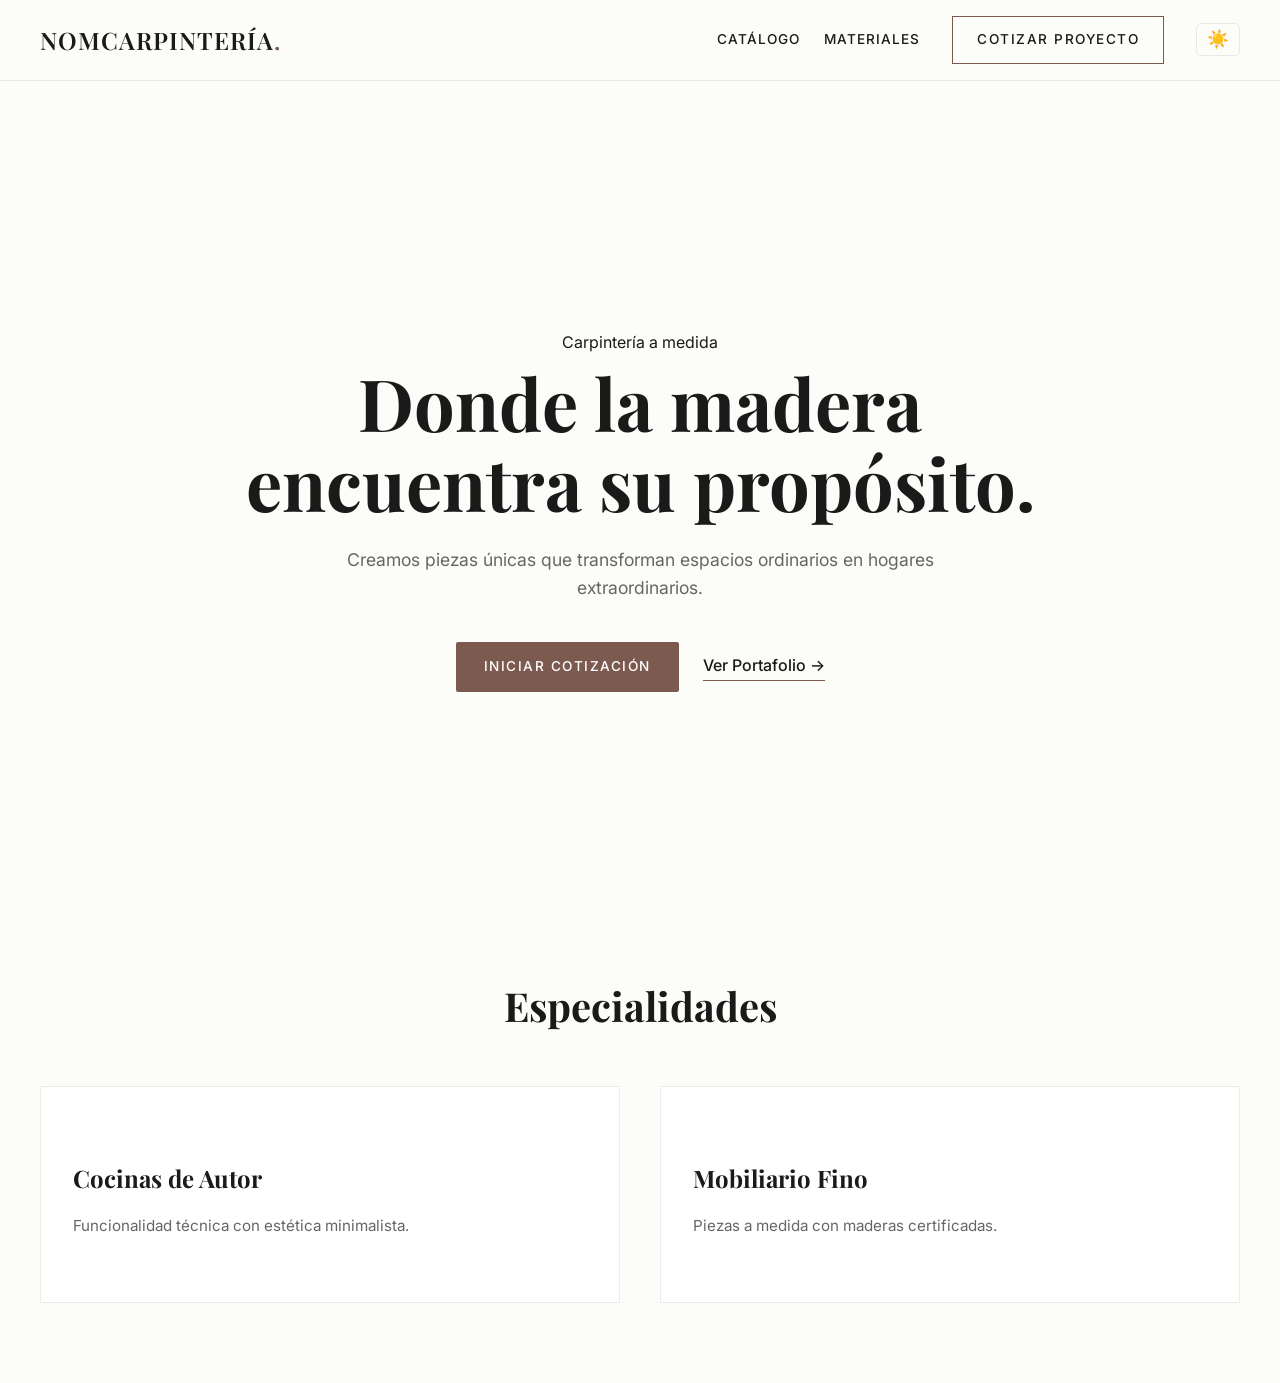
==== index.html @ 67498369 "Add files via upload" ====
<!DOCTYPE html>
<html lang="es" data-theme="light">
<head>
    <meta charset="UTF-8">
    <meta name="viewport" content="width=device-width, initial-scale=1.0">
    <title>NomCarpintería | Carpintería</title>
    
    <link href="https://fonts.googleapis.com/css2?family=Inter:wght@300;400;500&family=Playfair+Display:wght@400;600&display=swap" rel="stylesheet">

    <link rel="stylesheet" href="css/variables.css">
    <link rel="stylesheet" href="css/main.css">
    <link rel="stylesheet" href="css/components.css">
</head>
<body>

    <nav id="main-nav">
        <div class="container nav-content">
            <a href="index.html" class="logo">NOMCARPINTERÍA<span>.</span></a>
            
            <div class="menu-right">
                <div class="menu-links">
                    <a href="catalogo.html">Catálogo</a>
                    <a href="materiales.html">Materiales</a>
                </div>
                <a href="cotizador.html" class="btn-outline">Cotizar Proyecto</a>
                <button id="theme-toggle"><span>☀️</span></button>
            </div>
        </div>
    </nav>

    <main>
        <section class="hero">
            <div class="hero-text fade-in">
                <span class="subtitle">Carpintería a medida</span>
                <h1>Donde la madera encuentra su propósito.</h1>
                <p>Creamos piezas únicas que transforman espacios ordinarios en hogares extraordinarios.</p>
                <div class="hero-btns">
                    <a href="cotizador.html" class="btn-fill">Iniciar Cotización</a>
                    <a href="catalogo.html" class="btn-text">Ver Portafolio →</a>
                </div>
            </div>
        </section>

        <section class="featured container">
            <h2 class="section-title">Especialidades</h2>
            <div class="services-grid">
                <div class="feature-card">
                    <h3>Cocinas de Autor</h3>
                    <p>Funcionalidad técnica con estética minimalista.</p>
                </div>
                <div class="feature-card">
                    <h3>Mobiliario Fino</h3>
                    <p>Piezas a medida con maderas certificadas.</p>
                </div>
            </div>
        </section>
    </main>

    <script src="js/ui.js"></script>
</body>
</html>
---- css/variables.css ----
:root {
    --bg-color: #fcfcf9;
    --bg-secondary: #ffffff;
    --text-main: #1a1a1a;
    --text-muted: #666666;
    --accent: #7d5a50;
    --border: rgba(0,0,0,0.08);
    --font-serif: 'Playfair Display', serif;
    --font-sans: 'Inter', sans-serif;
    --transition: all 0.3s ease;
}

[data-theme="dark"] {
    --bg-color: #121212;
    --bg-secondary: #1e1e1e;
    --text-main: #e0e0e0;
    --text-muted: #a0a0a0;
    --border: rgba(255,255,255,0.1);
}
---- css/main.css ----
/* --- Estilos Base --- */
body {
    margin: 0;
    padding: 0;
    background-color: var(--bg-color);
    color: var(--text-main);
    font-family: var(--font-sans);
    line-height: 1.6;
    overflow-x: hidden;
}

.container {
    max-width: 1200px;
    margin: 0 auto;
    padding: 0 2rem;
}

/* --- Navegación (Header) --- */
nav {
    padding: 1rem 0;
    border-bottom: 1px solid var(--border);
    background-color: var(--bg-color);
    position: sticky;
    top: 0;
    z-index: 1000;
}

.nav-content {
    display: flex;
    justify-content: space-between;
    align-items: center;
}

.logo {
    font-family: var(--font-serif);
    font-size: 1.5rem;
    font-weight: 600;
    text-decoration: none;
    color: var(--text-main);
    letter-spacing: 1px;
}

.logo span {
    color: var(--accent);
}

/* Agrupador derecho para alinear botones y links */
.menu-right {
    display: flex;
    align-items: center;
    gap: 2rem;
}

.menu-links {
    display: flex;
    gap: 1.5rem;
}

.menu-links a {
    text-decoration: none;
    color: var(--text-main);
    font-size: 0.85rem;
    text-transform: uppercase;
    letter-spacing: 1px;
    font-weight: 500;
    transition: var(--transition);
}

.menu-links a:hover {
    color: var(--accent);
}

/* --- Sección Hero (Centrada) --- */
.hero {
    display: flex;
    flex-direction: column;
    align-items: center;
    justify-content: center;
    text-align: center;
    padding: 10rem 1rem; /* Espaciado vertical */
    min-height: 60vh;
}

.hero h1 {
    font-family: var(--font-serif);
    font-size: clamp(2.5rem, 8vw, 4.5rem);
    margin: 0.5rem 0;
    max-width: 900px;
    line-height: 1.1;
}

.hero p {
    font-size: 1.1rem;
    color: var(--text-muted);
    max-width: 600px;
    margin: 1.5rem auto 2.5rem;
}

/* Contenedor de botones del Hero */
.hero-btns {
    display: flex;
    align-items: center;
    justify-content: center;
    gap: 1.5rem;
}

/* --- Botones --- */
.btn-fill {
    background-color: var(--accent);
    color: white !important;
    padding: 1rem 2rem;
    text-decoration: none;
    border-radius: 2px;
    display: inline-block;
    transition: var(--transition);
    font-weight: 500;
    border: none;
}

.btn-outline {
    border: 1px solid var(--accent);
    padding: 0.8rem 1.5rem;
    text-decoration: none;
    color: var(--text-main) !important;
    font-weight: 500;
    transition: var(--transition);
}

.btn-text {
    text-decoration: none;
    color: var(--text-main);
    font-weight: 500;
    border-bottom: 1px solid var(--accent);
    padding-bottom: 2px;
    transition: var(--transition);
}

.btn-text:hover {
    color: var(--accent);
}

/* --- Especialidades (Grilla) --- */
.section-title {
    text-align: center;
    font-family: var(--font-serif);
    font-size: 2.5rem;
    margin-bottom: 3rem;
}

.services-grid {
    display: grid;
    grid-template-columns: repeat(auto-fit, minmax(300px, 1fr));
    gap: 2.5rem;
    margin-bottom: 5rem;
}

.feature-card {
    background: var(--bg-secondary);
    padding: 2.5rem;
    border: 1px solid var(--border);
    transition: var(--transition);
}

/* --- Media Queries (Móvil) --- */
@media (max-width: 768px) {
    .nav-content {
        flex-direction: column;
        gap: 1.5rem;
    }
    
    .menu-right {
        flex-direction: column;
        gap: 1rem;
        width: 100%;
    }

    .hero-btns {
        flex-direction: column;
        width: 100%;
    }
}
---- css/components.css ----
/* 1. EFECTO REVELAR (Animación al cargar la página) */
.fade-in {
    opacity: 0;
    transform: translateY(20px);
    transition: opacity 0.8s ease-out, transform 0.8s ease-out;
}

.fade-in.visible {
    opacity: 1;
    transform: translateY(0);
}

/* 2. BOTONES PROFESIONALES */
.btn-fill {
    background-color: var(--accent);
    color: #ffffff !important;
    padding: 14px 28px;
    border: none;
    font-family: var(--font-sans);
    font-size: 0.85rem;
    font-weight: 500;
    letter-spacing: 1.5px;
    text-transform: uppercase;
    text-decoration: none;
    transition: var(--transition);
    display: inline-block;
    cursor: pointer;
}

.btn-fill:hover {
    background-color: #5d4037; /* Un tono más oscuro de madera */
    transform: translateY(-2px);
    box-shadow: 0 10px 20px rgba(0,0,0,0.1);
}

.btn-outline {
    background: transparent;
    border: 1px solid var(--accent);
    color: var(--text-main) !important;
    padding: 12px 24px;
    text-decoration: none;
    font-size: 0.85rem;
    letter-spacing: 1.5px;
    text-transform: uppercase;
    transition: var(--transition);
}

.btn-outline:hover {
    background: var(--accent);
    color: #ffffff !important;
}

/* 3. TARJETAS DE ESPECIALIDADES */
.feature-card {
    background: var(--bg-secondary);
    padding: 3rem 2rem;
    border: 1px solid var(--border);
    transition: var(--transition);
    text-align: left;
    position: relative;
    overflow: hidden;
}

.feature-card::before {
    content: '';
    position: absolute;
    top: 0;
    left: 0;
    width: 3px;
    height: 0;
    background: var(--accent);
    transition: var(--transition);
}

.feature-card:hover {
    transform: translateY(-5px);
    box-shadow: var(--shadow);
}

.feature-card:hover::before {
    height: 100%;
}

.feature-card h3 {
    font-family: var(--font-serif);
    font-size: 1.5rem;
    margin-bottom: 1rem;
    color: var(--text-main);
}

.feature-card p {
    color: var(--text-muted);
    font-size: 0.95rem;
    line-height: 1.7;
}

/* 4. EL SWITCH DE MODO OSCURO (Icono Sol/Luna) */
#theme-toggle {
    background: none;
    border: 1px solid var(--border);
    cursor: pointer;
    font-size: 1.1rem;
    padding: 5px 10px;
    border-radius: 5px;
    display: flex;
    align-items: center;
    justify-content: center;
    transition: var(--transition);
}

#theme-toggle:hover {
    border-color: var(--accent);
    background: var(--bg-color);
}
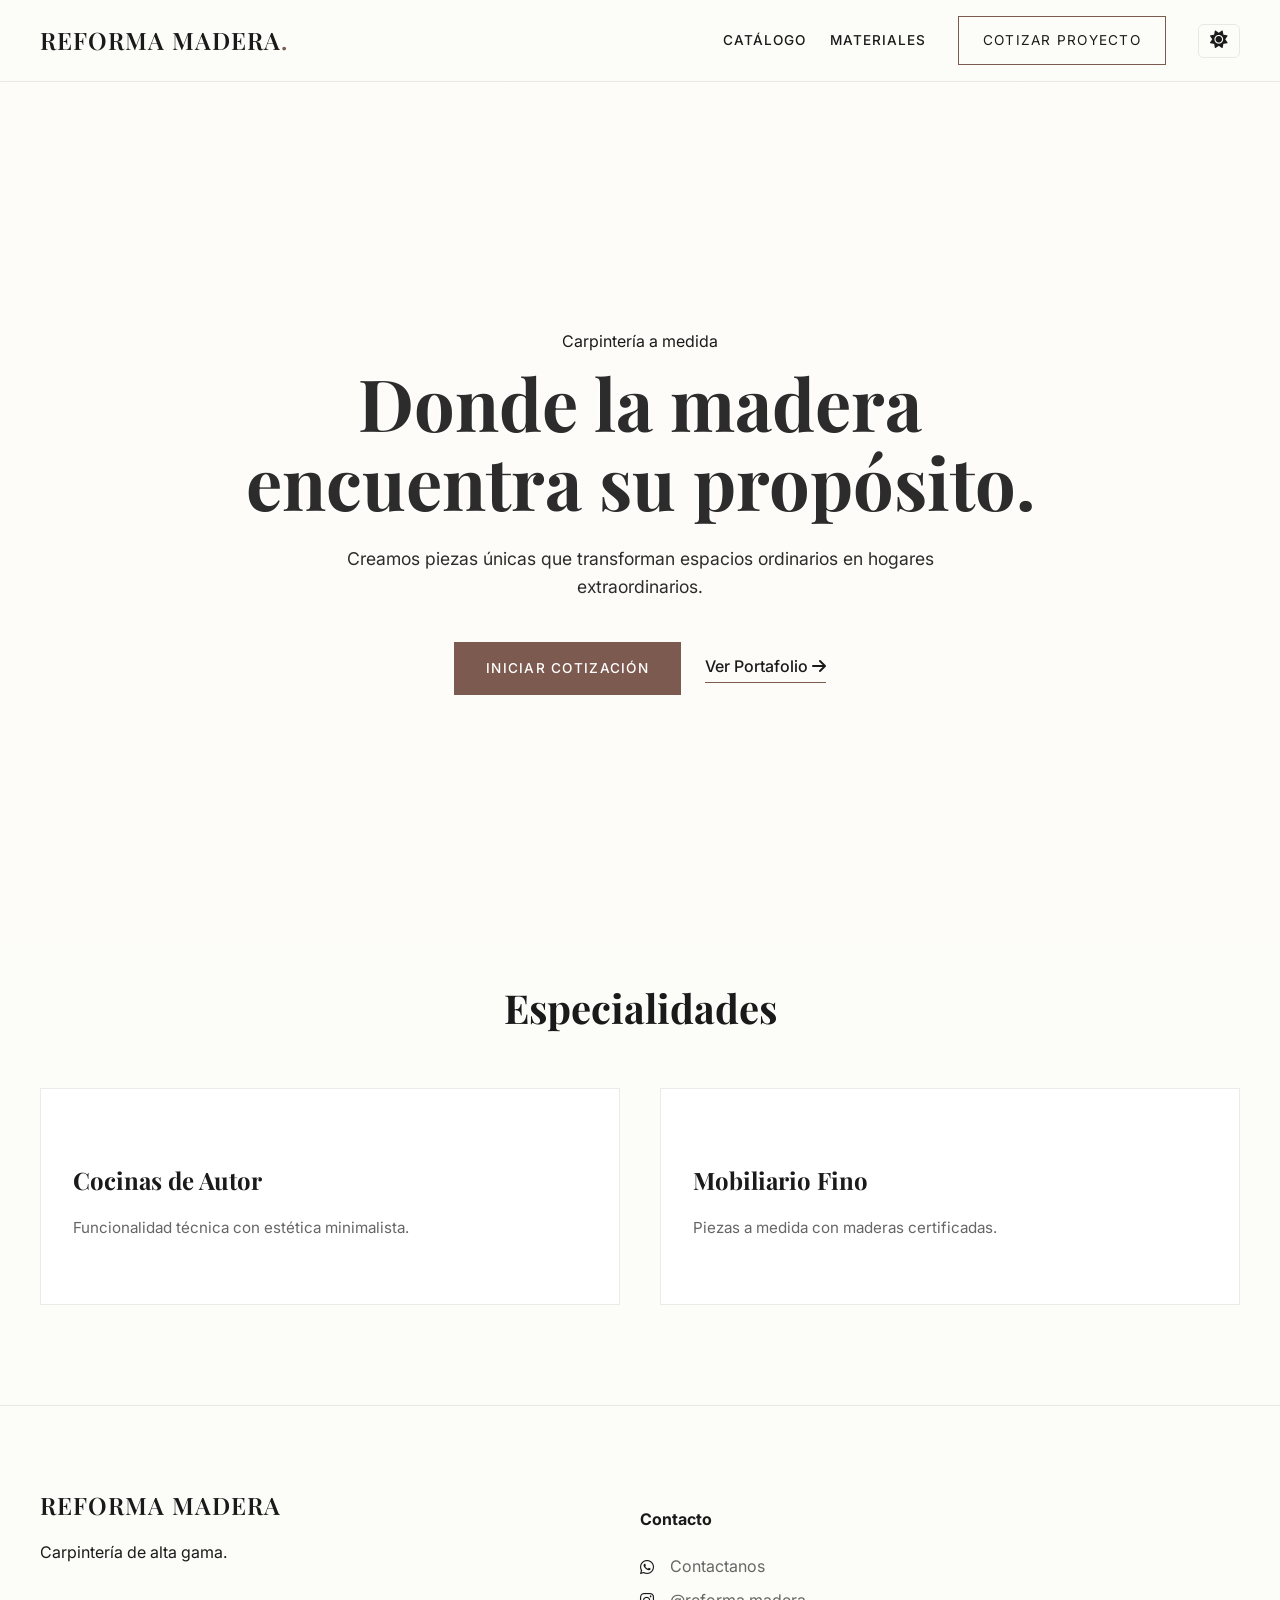
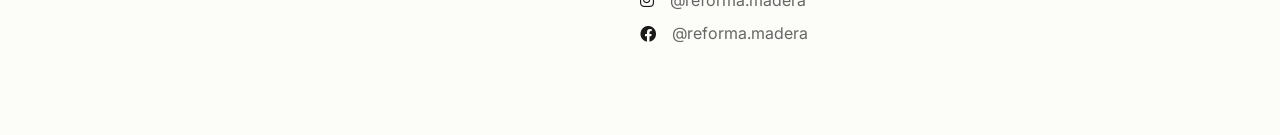
==== commit df78c086: "Add files via upload" ====
--- a/index.html
+++ b/index.html
@@ -1,42 +1,56 @@
 <!DOCTYPE html>
 <html lang="es" data-theme="light">
 <head>
+    <script>
+        // Bloque crítico: Ejecutar antes de que el CSS se renderice
+        (function() {
+            const savedTheme = localStorage.getItem('theme') || 'light';
+            document.documentElement.setAttribute('data-theme', savedTheme);
+        })();
+    </script>
+    
     <meta charset="UTF-8">
     <meta name="viewport" content="width=device-width, initial-scale=1.0">
-    <title>NomCarpintería | Carpintería</title>
+    <title>Reforma Madera | Carpintería</title>
+    <link rel="icon" href="ruta/icono.png" type="image/png">
     
-    <link href="https://fonts.googleapis.com/css2?family=Inter:wght@300;400;500&family=Playfair+Display:wght@400;600&display=swap" rel="stylesheet">
+    <link rel="stylesheet" href="https://fonts.googleapis.com/css2?family=Inter:wght@300;400;500&family=Playfair+Display:wght@400;600&display=swap" crossorigin="anonymous">
+    <link rel="stylesheet" href="https://cdnjs.cloudflare.com/ajax/libs/font-awesome/6.0.0/css/all.min.css" crossorigin="anonymous">
 
+    <link rel="stylesheet" href="css/main.css">
     <link rel="stylesheet" href="css/variables.css">
-    <link rel="stylesheet" href="css/main.css">
     <link rel="stylesheet" href="css/components.css">
 </head>
 <body>
 
     <nav id="main-nav">
         <div class="container nav-content">
-            <a href="index.html" class="logo">NOMCARPINTERÍA<span>.</span></a>
+            <a href="index.html" class="logo">REFORMA MADERA<span>.</span></a>
             
-            <div class="menu-right">
+            <button id="mobile-menu-btn" class="mobile-menu-btn">
+                <span><i class="fa-solid fa-bars"></i></span>   <!-- ☰ -->
+            </button>
+
+            <div class="menu-right" id="menu-right">
                 <div class="menu-links">
                     <a href="catalogo.html">Catálogo</a>
                     <a href="materiales.html">Materiales</a>
                 </div>
                 <a href="cotizador.html" class="btn-outline">Cotizar Proyecto</a>
-                <button id="theme-toggle"><span>☀️</span></button>
+                <button id="theme-toggle"><span class="theme-icon-container"><i class="fa-solid fa-sun"></i></span></button>
             </div>
         </div>
     </nav>
 
     <main>
-        <section class="hero">
-            <div class="hero-text fade-in">
+        <section class="hero fade-in">
+            <div class="hero-text">
                 <span class="subtitle">Carpintería a medida</span>
                 <h1>Donde la madera encuentra su propósito.</h1>
                 <p>Creamos piezas únicas que transforman espacios ordinarios en hogares extraordinarios.</p>
                 <div class="hero-btns">
                     <a href="cotizador.html" class="btn-fill">Iniciar Cotización</a>
-                    <a href="catalogo.html" class="btn-text">Ver Portafolio →</a>
+                    <a href="catalogo.html" class="btn-text">Ver Portafolio <i class="fa-solid fa-arrow-right"></i></a>
                 </div>
             </div>
         </section>
@@ -56,6 +70,30 @@
         </section>
     </main>
 
+    <footer class="main-footer">
+        <div class="container footer-grid">
+            <div class="footer-brand">
+                <div class="logo">REFORMA MADERA</div>
+                <p>Carpintería de alta gama.</p>
+            </div>
+            <div class="footer-social">
+                <h4>Contacto</h4>
+                <span class="social-item">
+                    <i class="fa-brands fa-whatsapp"></i>
+                    <a class="social-link" href="https://wa.me/#">Contactanos</a>
+                </span>
+                <span class="social-item">
+                    <i class="fa-brands fa-instagram"></i>
+                    <a class="social-link" href="https://www.instagram.com/reforma.madera">@reforma.madera</a>
+                </span>
+                <span class="social-item">
+                    <i class="fa-brands fa-facebook"></i>
+                    <a class="social-link" href="#">@reforma.madera</a>
+                </span>
+            </div>
+        </div>
+    </footer>
+
     <script src="js/ui.js"></script>
 </body>
 </html>
--- a/css/main.css
+++ b/css/main.css
@@ -70,6 +70,20 @@
     color: var(--accent);
 }
 
+.theme-icons {
+    text-decoration: none;
+    color: var(--text-main);
+    font-size: 0.85rem;
+    text-transform: uppercase;
+    letter-spacing: 1px;
+    font-weight: 500;
+    transition: var(--transition);
+}
+
+.theme-icons:hover {
+    color: var(--accent);
+}
+
 /* --- Sección Hero (Centrada) --- */
 .hero {
     display: flex;
@@ -79,9 +93,15 @@
     text-align: center;
     padding: 10rem 1rem; /* Espaciado vertical */
     min-height: 60vh;
+    max-height: 100vh;
+    background: linear-gradient(var(--linear-gradient-color-1), var(--linear-gradient-color-1)), 
+                url('https://riomader.com/wp-content/uploads/elementor/thumbs/stack-wood-tree-trunk-log-stock-in-forest-2021-09-14-18-01-37-utc_resultado-qu5j06dg77fulg4en45q1kkddbhri5mg7625nzrfyg.jpg') center/cover no-repeat;
+    transition: background 0.4s ease; /* Para que el cambio de color sea suave */
+    backdrop-filter: blur(2px);
 }
 
 .hero h1 {
+    color: var(--hero-text);
     font-family: var(--font-serif);
     font-size: clamp(2.5rem, 8vw, 4.5rem);
     margin: 0.5rem 0;
@@ -91,7 +111,8 @@
 
 .hero p {
     font-size: 1.1rem;
-    color: var(--text-muted);
+    color: var(--hero-text);    
+    /* opacity: 0.9; */
     max-width: 600px;
     margin: 1.5rem auto 2.5rem;
 }
@@ -102,41 +123,6 @@
     align-items: center;
     justify-content: center;
     gap: 1.5rem;
-}
-
-/* --- Botones --- */
-.btn-fill {
-    background-color: var(--accent);
-    color: white !important;
-    padding: 1rem 2rem;
-    text-decoration: none;
-    border-radius: 2px;
-    display: inline-block;
-    transition: var(--transition);
-    font-weight: 500;
-    border: none;
-}
-
-.btn-outline {
-    border: 1px solid var(--accent);
-    padding: 0.8rem 1.5rem;
-    text-decoration: none;
-    color: var(--text-main) !important;
-    font-weight: 500;
-    transition: var(--transition);
-}
-
-.btn-text {
-    text-decoration: none;
-    color: var(--text-main);
-    font-weight: 500;
-    border-bottom: 1px solid var(--accent);
-    padding-bottom: 2px;
-    transition: var(--transition);
-}
-
-.btn-text:hover {
-    color: var(--accent);
 }
 
 /* --- Especialidades (Grilla) --- */
@@ -161,21 +147,138 @@
     transition: var(--transition);
 }
 
-/* --- Media Queries (Móvil) --- */
+/* --- Menú Móvil --- */
+
+/* Ocultar el botón de hamburguesa en PC por defecto */
+.mobile-menu-btn {
+    display: none;
+    /* align-items: center;    CENTRA horizontalmente */
+    justify-content: center; /* CENTRA verticalmente */
+    background: none;
+    border: none;
+    font-size: 2rem;
+    color: var(--text-main);
+    cursor: pointer;
+}
+
+/* Footer Estilizado */
+.main-footer {
+    padding: 80px 0;
+    background: var(--bg-color);
+    border-top: 1px solid var(--border);
+    margin-top: 100px;
+}
+
+.footer-grid {
+    display: grid;
+    grid-template-columns: 2fr 1fr 1fr;
+    gap: 4rem;
+}
+
+.social-item {
+    display: flex;
+    flex-direction: row;
+    align-items: center;
+    gap: 1em;
+    margin-bottom: 0.5rem;
+}
+
+.social-link {
+    text-decoration: none;
+    color: var(--text-muted);
+}
+
+.social-link:hover {
+    color: var(--accent);
+}
+
 @media (max-width: 768px) {
+    .footer-grid { grid-template-columns: 1fr; gap: 2rem; }
+}
+
+/* --- Ajustes para Celular (Menú Desplegable Centrado) --- */
+@media (max-width: 768px) {
+
+    
     .nav-content {
+        flex-direction: row; 
+        justify-content: space-between;
+        align-items: center;
+        position: relative;
+    }
+
+    .mobile-menu-btn {
+        display: block;
+        order: 2; /* Asegura que el botón esté a la derecha */
+        transition: transform 0.3s ease; 
+    }
+
+    .mobile-menu-btn:hover {
+        transform: scale(1.1); 
+    }
+
+    .logo {
+        order: 1; /* Asegura que el logo esté a la izquierda */
+    }
+
+    .menu-right {
+        display: none; 
+        flex-direction: column;
+        align-items: center;    /* CENTRA horizontalmente */
+        justify-content: center; /* CENTRA verticalmente */
+        text-align: center;
+        
+        position: absolute;
+        top: 100%;
+        left: 0;
+        width: 100%;
+        min-height: 300px; /* Le damos aire al menú */
+        background-color: var(--bg-secondary);
+        padding: 3rem 1rem;
+        box-shadow: 0 15px 30px rgba(0,0,0,0.1);
+        border-top: 1px solid var(--border);
+        z-index: 1000;
+        gap: 2rem;
+    }
+
+    /* Cuando el menú está abierto */
+    .menu-right.active {
+        display: flex; 
+        animation: slideDown 0.4s cubic-bezier(0.4, 0, 0.2, 1) forwards;
+        align-items: center;    /* CENTRA horizontalmente */
+        justify-content: center; /* CENTRA verticalmente */
+    }
+
+    .menu-links {
         flex-direction: column;
         gap: 1.5rem;
-    }
-    
-    .menu-right {
-        flex-direction: column;
-        gap: 1rem;
         width: 100%;
     }
 
-    .hero-btns {
-        flex-direction: column;
+    .menu-links a {
+        font-size: 1.2rem; /* Texto más grande para que sea fácil de tocar */
         width: 100%;
-    }
+        display: block;
+    }
+
+    /* El botón de cotizar ahora ocupa casi todo el ancho en móvil */
+    .menu-right .btn-outline {
+        width: 80%;
+        text-align: center;
+        padding: 1rem;
+    }
+
+    /* El emoji centrado */
+    #theme-toggle {
+        margin: 0 auto;
+    }
+}
+
+.theme-icon-container {
+    color: var(--text-main);
+}
+
+@keyframes slideDown {
+    from { opacity: 0; transform: translateY(-20px); }
+    to { opacity: 1; transform: translateY(0); }
 }
--- a/css/variables.css
+++ b/css/variables.css
@@ -8,6 +8,13 @@
     --font-serif: 'Playfair Display', serif;
     --font-sans: 'Inter', sans-serif;
     --transition: all 0.3s ease;
+    /* Modo Claro: Un velo suave para que la madera se vea clara */
+    --linear-gradient-color-1: rgba(255, 252, 248, 0.4);
+    --hero-text: #2c2c2c; /* Texto oscuro */
+
+    /* --linear-gradient-color-1: rgba(249, 248, 246, 0.4);
+    --linear-gradient-color-2: rgba(249, 248, 246, 0.8); */
+
 }
 
 [data-theme="dark"] {
@@ -16,4 +23,18 @@
     --text-main: #e0e0e0;
     --text-muted: #a0a0a0;
     --border: rgba(255,255,255,0.1);
+    /* Modo Oscuro: Un velo denso tipo "madera quemada" o "obsidiana" */
+    --linear-gradient-color-1: rgba(15, 12, 10, 0.75); 
+    --hero-text: #f9f8f6; /* Texto claro */
+
+    /* --linear-gradient-color-1: rgba(15, 12, 10, 0.6);
+    --linear-gradient-color-2: rgba(15, 12, 10, 0.9); */
+}
+
+[data-theme="light"] .hero h1 {
+    text-shadow: 0 2px 10px rgba(255, 255, 255, 0.5);
+}
+
+[data-theme="dark"] .hero h1 {
+    text-shadow: 0 2px 10px rgba(0, 0, 0, 0.5);
 }
--- a/css/components.css
+++ b/css/components.css
@@ -1,7 +1,7 @@
 /* 1. EFECTO REVELAR (Animación al cargar la página) */
 .fade-in {
     opacity: 0;
-    transform: translateY(20px);
+    transform: translateY(1.25em);
     transition: opacity 0.8s ease-out, transform 0.8s ease-out;
 }
 
@@ -14,12 +14,12 @@
 .btn-fill {
     background-color: var(--accent);
     color: #ffffff !important;
-    padding: 14px 28px;
+    padding: 1rem 2rem;
     border: none;
     font-family: var(--font-sans);
     font-size: 0.85rem;
     font-weight: 500;
-    letter-spacing: 1.5px;
+    letter-spacing: 0.09375em;
     text-transform: uppercase;
     text-decoration: none;
     transition: var(--transition);
@@ -29,18 +29,61 @@
 
 .btn-fill:hover {
     background-color: #5d4037; /* Un tono más oscuro de madera */
-    transform: translateY(-2px);
-    box-shadow: 0 10px 20px rgba(0,0,0,0.1);
+    transform: translateY(-0.125em);
+    box-shadow: 0 0.625em 1.25em rgba(0,0,0,0.1);
+}
+
+.btn-before {
+    background-color: white;
+    color: var(--accent);
+    padding: 0.8125em 1.6875em;
+    border: 0.0625em solid var(--accent);
+    font-family: var(--font-sans);
+    font-size: 0.85rem;
+    font-weight: 500;
+    letter-spacing: 0.09375em;
+    text-transform: uppercase;
+    text-decoration: none;
+    transition: var(--transition);
+    display: inline-block;
+    cursor: pointer;
+}
+
+.btn-before:hover {
+    transform: translateY(-0.125em);
+    /* box-shadow: 0 0.625em 1.25em rgba(0,0,0,0.1); */
+}
+
+.btn-next {
+    background-color: var(--accent);
+    color: white !important;
+    padding: 0.875em 1.75em;
+    border: none;
+    font-family: var(--font-sans);
+    font-size: 0.85rem;
+    font-weight: 500;
+    letter-spacing: 0.09325em;
+    text-transform: uppercase;
+    text-decoration: none;
+    transition: var(--transition);
+    display: inline-block;
+    cursor: pointer;
+}
+
+.btn-next:hover {
+    background-color: #5d4037; /* Un tono más oscuro de madera */
+    transform: translateY(-0.125em);
+    box-shadow: 0 0.625em 1.25em rgba(0,0,0,0.1);
 }
 
 .btn-outline {
     background: transparent;
-    border: 1px solid var(--accent);
+    border: 0.0625em solid var(--accent);
     color: var(--text-main) !important;
-    padding: 12px 24px;
+    padding: 0.8rem 1.5rem;
     text-decoration: none;
     font-size: 0.85rem;
-    letter-spacing: 1.5px;
+    letter-spacing: 0.09325em;
     text-transform: uppercase;
     transition: var(--transition);
 }
@@ -50,11 +93,43 @@
     color: #ffffff !important;
 }
 
+.btn-text {
+    text-decoration: none;
+    color: var(--text-main);
+    font-weight: 500;
+    border-bottom: 0.0625em solid var(--accent);
+    padding-bottom: 0.125em;
+    transition: var(--transition);
+}
+
+.btn-text:hover {
+    color: var(--accent);
+}
+
+.btn-whatsapp {
+    background: #25D366;
+    color: white;
+    border: none;
+    padding: 1.2rem 2rem;
+    width: 100%;
+    font-size: 1.2rem;
+    font-weight: 500;
+    cursor: pointer;
+    margin-top: 1rem;
+    gap: 0.3em
+}
+
+.btn-whatsapp:hover {
+    filter: opacity(0.6); /* Un tono más oscuro de madera */
+    transform: translateY(-0.125em);
+    box-shadow: 0 0.625em 1.25em rgba(0,0,0,0.1);
+}
+
 /* 3. TARJETAS DE ESPECIALIDADES */
 .feature-card {
     background: var(--bg-secondary);
     padding: 3rem 2rem;
-    border: 1px solid var(--border);
+    border: 0.0625em solid var(--border);
     transition: var(--transition);
     text-align: left;
     position: relative;
@@ -66,14 +141,14 @@
     position: absolute;
     top: 0;
     left: 0;
-    width: 3px;
+    width: 0.1875em;
     height: 0;
     background: var(--accent);
     transition: var(--transition);
 }
 
 .feature-card:hover {
-    transform: translateY(-5px);
+    transform: translateY(-0.3125em);
     box-shadow: var(--shadow);
 }
 
@@ -97,11 +172,11 @@
 /* 4. EL SWITCH DE MODO OSCURO (Icono Sol/Luna) */
 #theme-toggle {
     background: none;
-    border: 1px solid var(--border);
+    border: 0.0625em solid var(--border);
     cursor: pointer;
     font-size: 1.1rem;
-    padding: 5px 10px;
-    border-radius: 5px;
+    padding: 0.3125em 0.625em;
+    border-radius: 0.3125em;
     display: flex;
     align-items: center;
     justify-content: center;
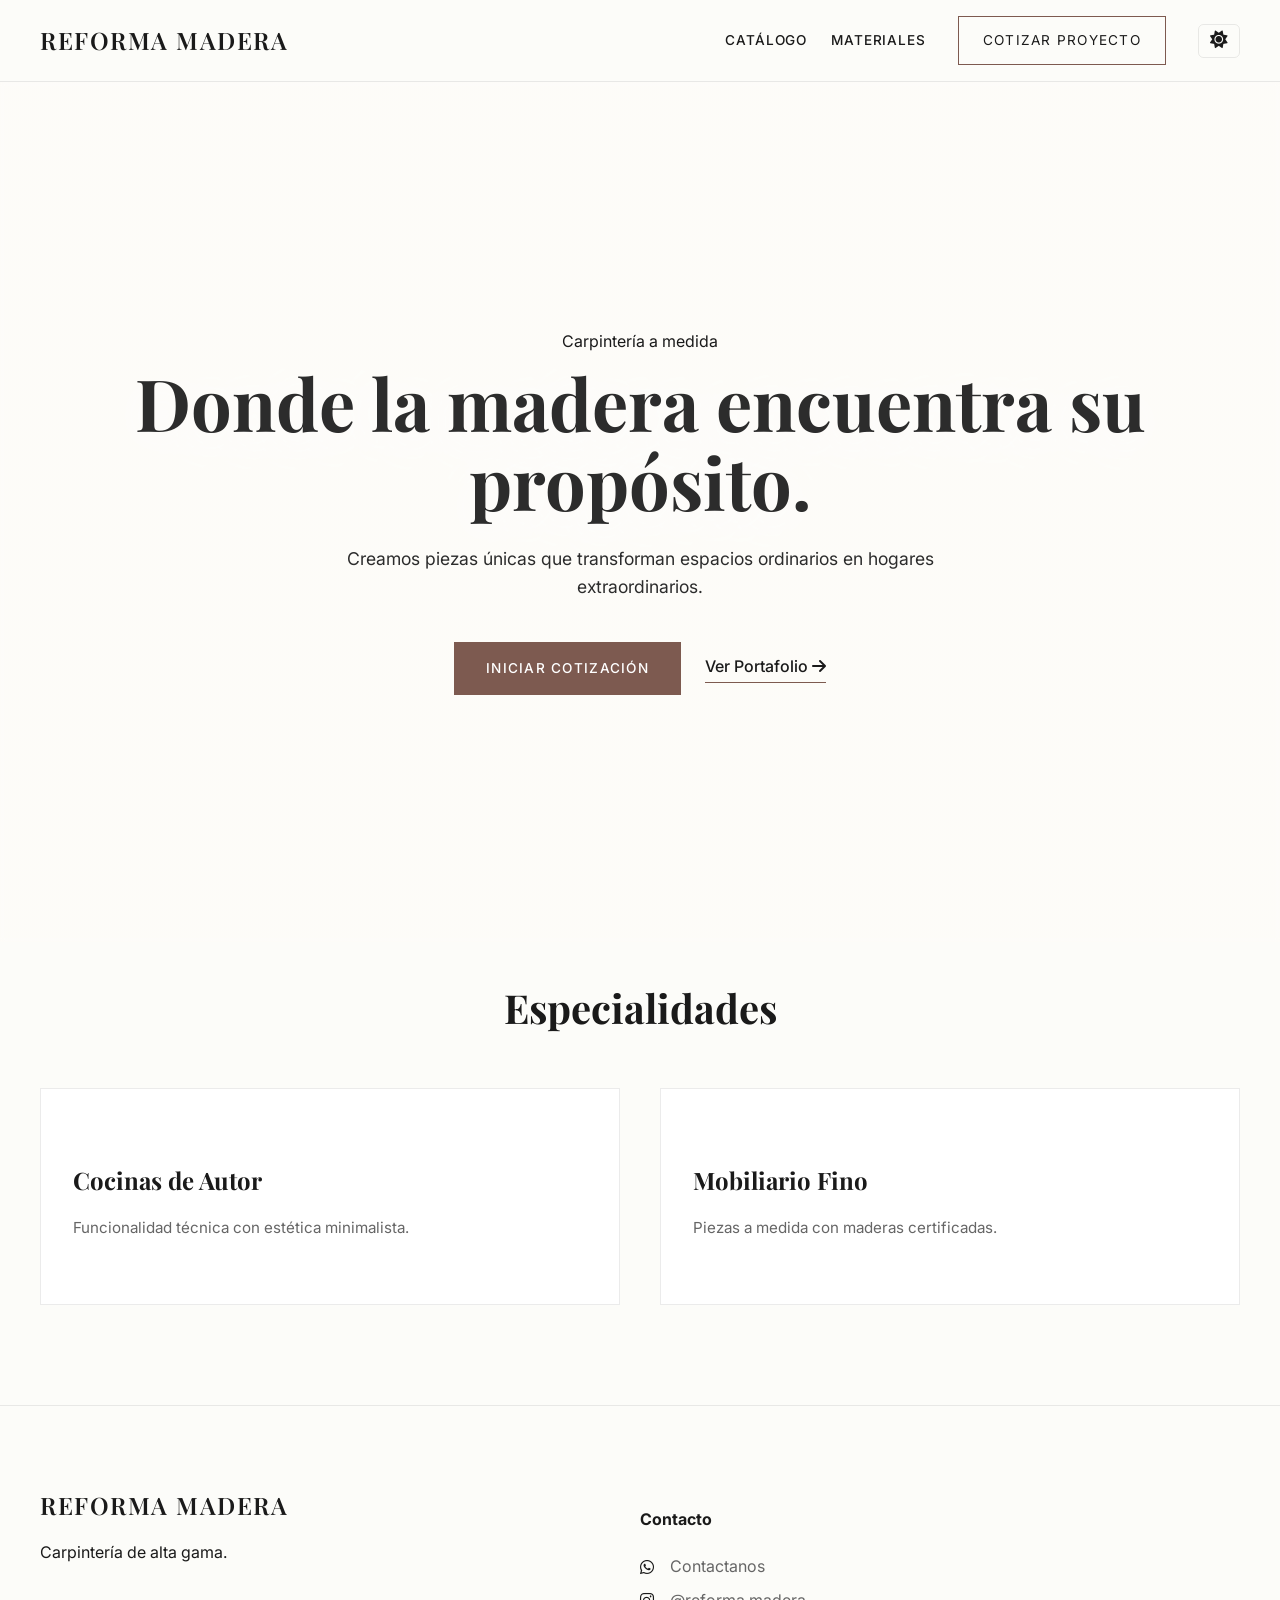
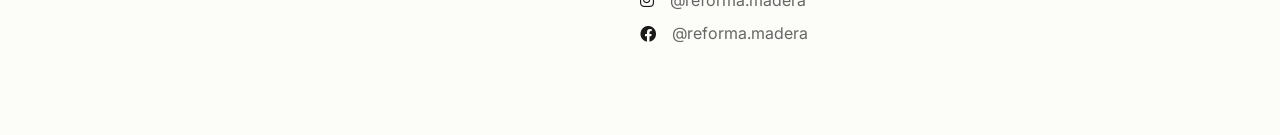
==== commit 01354a9f: "Add files via upload" ====
--- a/index.html
+++ b/index.html
@@ -25,7 +25,7 @@
 
     <nav id="main-nav">
         <div class="container nav-content">
-            <a href="index.html" class="logo">REFORMA MADERA<span>.</span></a>
+            <a href="index.html" class="logo">REFORMA MADERA</a>
             
             <button id="mobile-menu-btn" class="mobile-menu-btn">
                 <span><i class="fa-solid fa-bars"></i></span>   <!-- ☰ -->
--- a/css/main.css
+++ b/css/main.css
@@ -10,7 +10,7 @@
 }
 
 .container {
-    max-width: 1200px;
+    max-width: 75em;
     margin: 0 auto;
     padding: 0 2rem;
 }
@@ -18,7 +18,7 @@
 /* --- Navegación (Header) --- */
 nav {
     padding: 1rem 0;
-    border-bottom: 1px solid var(--border);
+    border-bottom: 0.0625em solid var(--border);
     background-color: var(--bg-color);
     position: sticky;
     top: 0;
@@ -37,7 +37,7 @@
     font-weight: 600;
     text-decoration: none;
     color: var(--text-main);
-    letter-spacing: 1px;
+    letter-spacing: 0.0625em;
 }
 
 .logo span {
@@ -61,7 +61,7 @@
     color: var(--text-main);
     font-size: 0.85rem;
     text-transform: uppercase;
-    letter-spacing: 1px;
+    letter-spacing: 0.0625em;
     font-weight: 500;
     transition: var(--transition);
 }
@@ -75,7 +75,7 @@
     color: var(--text-main);
     font-size: 0.85rem;
     text-transform: uppercase;
-    letter-spacing: 1px;
+    letter-spacing: 0.0625em;
     font-weight: 500;
     transition: var(--transition);
 }
@@ -97,7 +97,7 @@
     background: linear-gradient(var(--linear-gradient-color-1), var(--linear-gradient-color-1)), 
                 url('https://riomader.com/wp-content/uploads/elementor/thumbs/stack-wood-tree-trunk-log-stock-in-forest-2021-09-14-18-01-37-utc_resultado-qu5j06dg77fulg4en45q1kkddbhri5mg7625nzrfyg.jpg') center/cover no-repeat;
     transition: background 0.4s ease; /* Para que el cambio de color sea suave */
-    backdrop-filter: blur(2px);
+    backdrop-filter: blur(0.125em);
 }
 
 .hero h1 {
@@ -105,7 +105,7 @@
     font-family: var(--font-serif);
     font-size: clamp(2.5rem, 8vw, 4.5rem);
     margin: 0.5rem 0;
-    max-width: 900px;
+    max-width: 56.25em;
     line-height: 1.1;
 }
 
@@ -113,7 +113,7 @@
     font-size: 1.1rem;
     color: var(--hero-text);    
     /* opacity: 0.9; */
-    max-width: 600px;
+    max-width: 37.5em;
     margin: 1.5rem auto 2.5rem;
 }
 
@@ -135,7 +135,7 @@
 
 .services-grid {
     display: grid;
-    grid-template-columns: repeat(auto-fit, minmax(300px, 1fr));
+    grid-template-columns: repeat(auto-fit, minmax(18.75em, 1fr));
     gap: 2.5rem;
     margin-bottom: 5rem;
 }
@@ -143,7 +143,7 @@
 .feature-card {
     background: var(--bg-secondary);
     padding: 2.5rem;
-    border: 1px solid var(--border);
+    border: 0.0625em solid var(--border);
     transition: var(--transition);
 }
 
@@ -163,10 +163,10 @@
 
 /* Footer Estilizado */
 .main-footer {
-    padding: 80px 0;
+    padding: 5em 0;
     background: var(--bg-color);
-    border-top: 1px solid var(--border);
-    margin-top: 100px;
+    border-top: 0.0625em solid var(--border);
+    margin-top: 6.25em;
 }
 
 .footer-grid {
@@ -192,12 +192,12 @@
     color: var(--accent);
 }
 
-@media (max-width: 768px) {
+@media (max-width: 48em) {
     .footer-grid { grid-template-columns: 1fr; gap: 2rem; }
 }
 
 /* --- Ajustes para Celular (Menú Desplegable Centrado) --- */
-@media (max-width: 768px) {
+@media (max-width: 48em) {
 
     
     .nav-content {
@@ -232,11 +232,11 @@
         top: 100%;
         left: 0;
         width: 100%;
-        min-height: 300px; /* Le damos aire al menú */
+        min-height: 18.75em; /* Le damos aire al menú */
         background-color: var(--bg-secondary);
         padding: 3rem 1rem;
-        box-shadow: 0 15px 30px rgba(0,0,0,0.1);
-        border-top: 1px solid var(--border);
+        box-shadow: 0 0.9375em 1.875em rgba(0,0,0,0.1);
+        border-top: 0.0625em solid var(--border);
         z-index: 1000;
         gap: 2rem;
     }
@@ -279,6 +279,6 @@
 }
 
 @keyframes slideDown {
-    from { opacity: 0; transform: translateY(-20px); }
+    from { opacity: 0; transform: translateY(-1.25em); }
     to { opacity: 1; transform: translateY(0); }
 }
--- a/css/variables.css
+++ b/css/variables.css
@@ -32,9 +32,9 @@
 }
 
 [data-theme="light"] .hero h1 {
-    text-shadow: 0 2px 10px rgba(255, 255, 255, 0.5);
+    text-shadow: 0 0.125em 0.625em rgba(255, 255, 255, 0.5);
 }
 
 [data-theme="dark"] .hero h1 {
-    text-shadow: 0 2px 10px rgba(0, 0, 0, 0.5);
+    text-shadow: 0 0.125em 0.625em rgba(0, 0, 0, 0.5);
 }
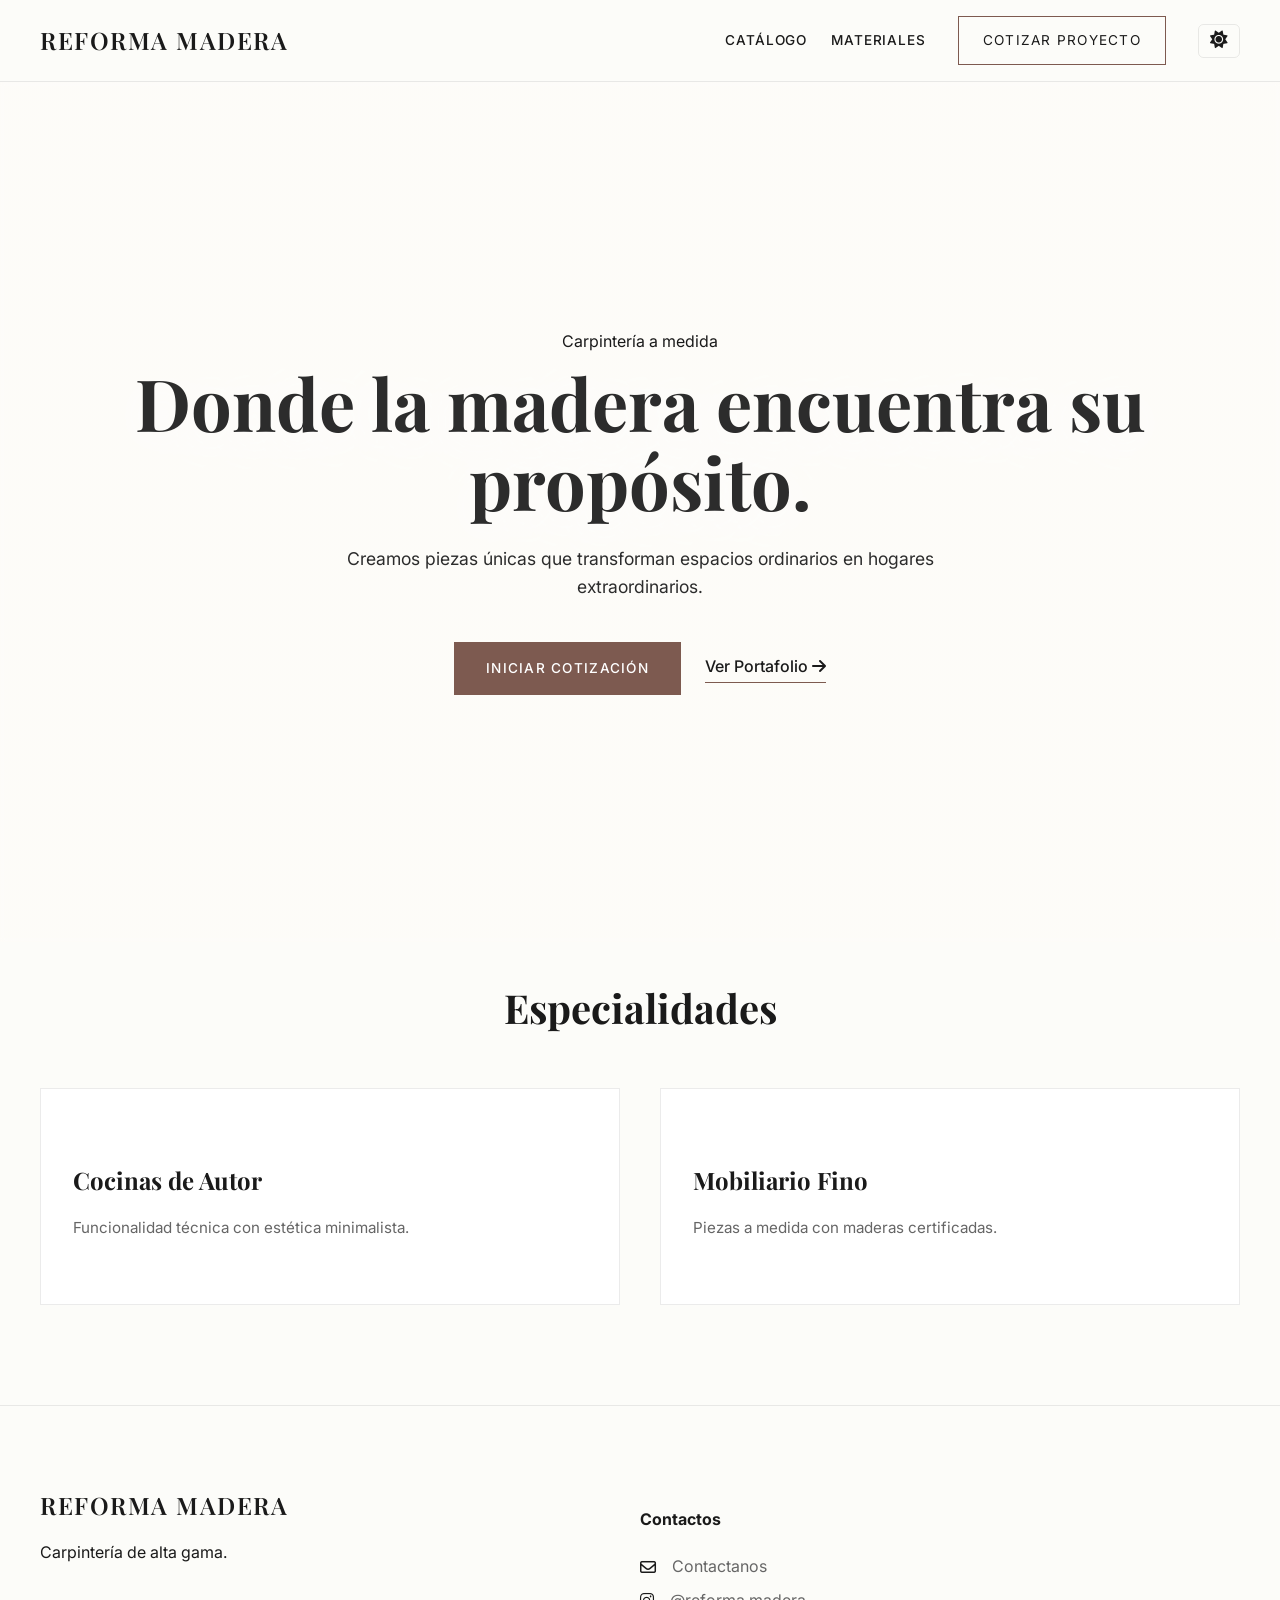
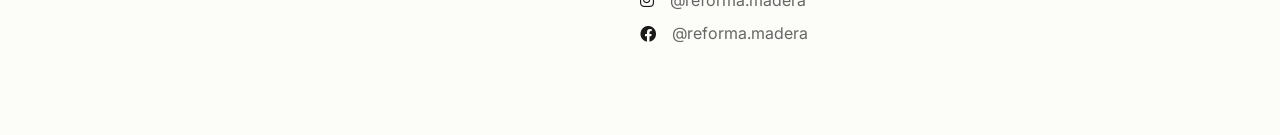
==== commit ac0ce6f7: "Add files via upload" ====
--- a/index.html
+++ b/index.html
@@ -77,11 +77,15 @@
                 <p>Carpintería de alta gama.</p>
             </div>
             <div class="footer-social">
-                <h4>Contacto</h4>
+                <h4>Contactos</h4>
                 <span class="social-item">
+                    <i class="fa-brands fa-regular fa-envelope"></i>
+                    <a class="social-link" href="mailto:#">Contactanos</a>
+                </span>
+                <!-- <span class="social-item">
                     <i class="fa-brands fa-whatsapp"></i>
                     <a class="social-link" href="https://wa.me/#">Contactanos</a>
-                </span>
+                </span> -->
                 <span class="social-item">
                     <i class="fa-brands fa-instagram"></i>
                     <a class="social-link" href="https://www.instagram.com/reforma.madera">@reforma.madera</a>
